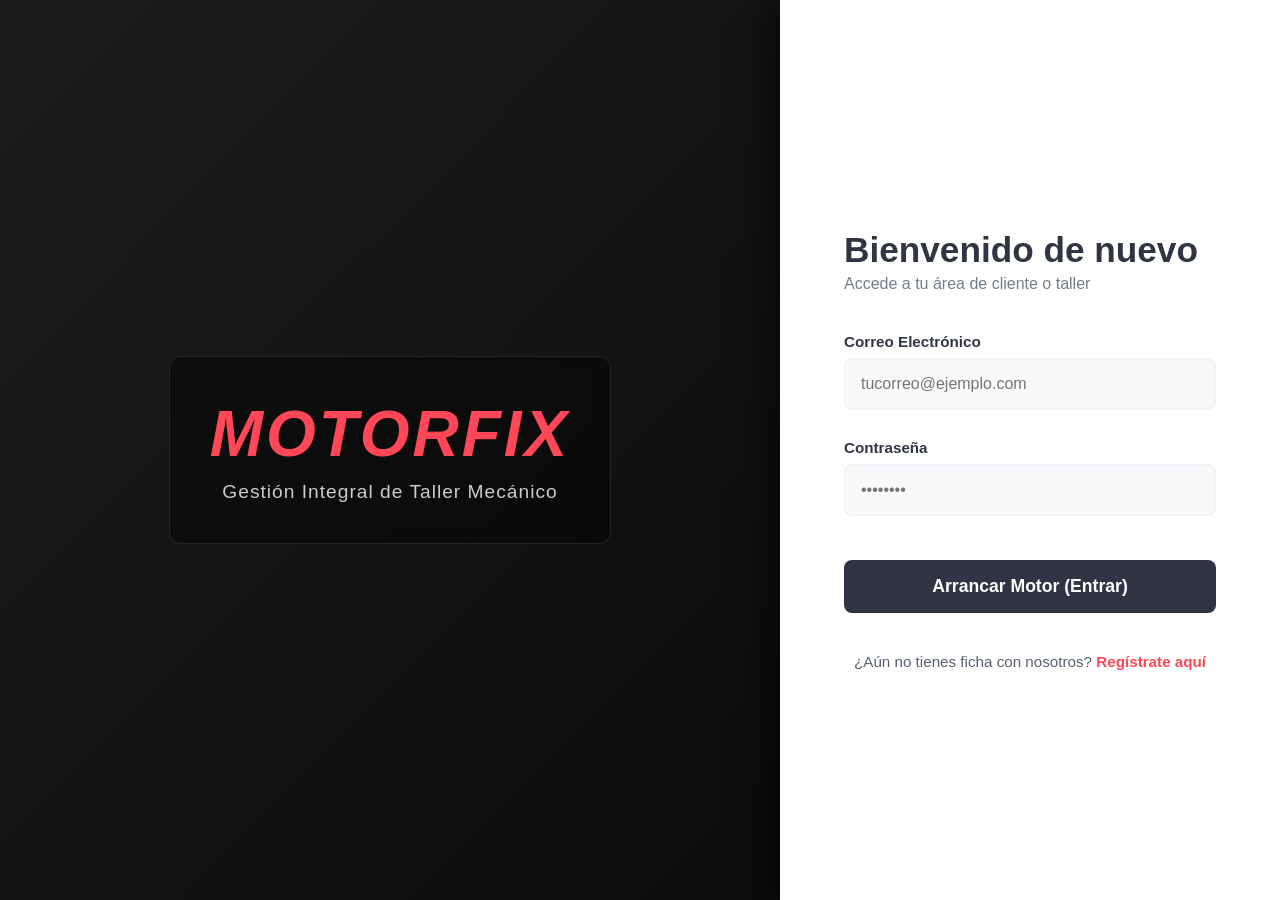
==== index.html @ bf9bfd93 "feat: completado CRUD de clases PHP y maquetación de panel cliente" ====
<!DOCTYPE html>
<html lang="es">
<head>
    <meta charset="UTF-8">
    <meta name="viewport" content="width=device-width, initial-scale=1.0">
    <title>MotorFix - Acceso Taller</title>
    <!-- Aquí enlazamos nuestro archivo CSS externo -->
    <link rel="stylesheet" href="style.css">
</head>
<body>
    <div class="pantalla-dividida">
        
        <!-- Panel Izquierdo: Branding y Visual -->
        <div class="panel-visual">
            <div class="overlay">
                <h1>MotorFix</h1>
                <p>Gestión Integral de Taller Mecánico</p>
            </div>
        </div>

        <!-- Panel Derecho: Zona de Login a pantalla completa -->
        <div class="panel-login">
            <div class="contenido-login">
                <h2>Bienvenido de nuevo</h2>
                <p class="subtitulo">Accede a tu área de cliente o taller</p>

                <form id="form-login">
                    <div class="grupo-input">
                        <label for="email">Correo Electrónico</label>
                        <input type="email" id="email" name="email" placeholder="tucorreo@ejemplo.com" required>
                    </div>
                    <div class="grupo-input">
                        <label for="password">Contraseña</label>
                        <input type="password" id="password" name="password" placeholder="••••••••" required>
                    </div>
                    <!-- Sin atributo action para usar AJAX con fetch() más adelante -->
                    <button type="submit" class="btn-motorfix">Arrancar Motor (Entrar)</button>
                </form>
                
                <div class="enlaces-extra">
                    <p>¿Aún no tienes ficha con nosotros? <a href="registro.html">Regístrate aquí</a></p>
                </div>
            </div>
        </div>

    </div>
</body>
</html>
---- style.css ----
/* Reseteo básico de márgenes */
* {
    margin: 0;
    padding: 0;
    box-sizing: border-box;
    font-family: 'Segoe UI', Roboto, Helvetica, Arial, sans-serif;
}

body {
    background-color: #121212; 
}

/* Contenedor principal de la pantalla dividida */
.pantalla-dividida {
    display: flex;
    min-height: 100vh; /* Ocupa el 100% del alto de la ventana */
    width: 100%;
}

/* --- PANEL IZQUIERDO (Visual) --- */
.panel-visual {
    flex: 1; /* Ocupa el espacio restante (aprox 60-70%) */
    /* Fondo oscuro semitransparente mezclado con una imagen de motor de stock libre */
    background: linear-gradient(135deg, rgba(30, 30, 30, 0.9), rgba(10, 10, 10, 0.8)), 
                url('https://images.unsplash.com/photo-1619642751034-765dfdf7c58e?q=80&w=1920&auto=format&fit=crop') center/cover;
    display: flex;
    align-items: center;
    justify-content: center;
    color: white;
}

.overlay {
    text-align: center;
    padding: 2.5rem;
    background: rgba(0, 0, 0, 0.4);
    border-radius: 12px;
    backdrop-filter: blur(8px); /* Efecto cristal */
    border: 1px solid rgba(255,255,255,0.1);
}

.overlay h1 {
    font-size: 4rem;
    letter-spacing: 3px;
    margin-bottom: 10px;
    color: #ff4757; /* Rojo mecánico/racing */
    text-transform: uppercase;
    font-style: italic;
}

.overlay p {
    font-size: 1.2rem;
    color: #cccccc;
    letter-spacing: 1px;
}

/* --- PANEL DERECHO (Login) --- */
.panel-login {
    width: 100%;
    max-width: 500px; /* Ancho fijo para el panel derecho */
    background-color: #ffffff;
    display: flex;
    flex-direction: column;
    justify-content: center;
    padding: 4rem;
    box-shadow: -15px 0 30px rgba(0,0,0,0.5); /* Sombra hacia la izquierda para dar profundidad */
}

.contenido-login {
    width: 100%;
}

.contenido-login h2 {
    font-size: 2.2rem;
    color: #2f3542;
    margin-bottom: 5px;
}

.subtitulo {
    color: #747d8c;
    margin-bottom: 2.5rem;
    font-size: 1rem;
}

.grupo-input {
    margin-bottom: 1.8rem;
}

.grupo-input label {
    display: block;
    margin-bottom: 8px;
    color: #2f3542;
    font-weight: 600;
    font-size: 0.95rem;
}

.grupo-input input {
    width: 100%;
    padding: 15px;
    border: 2px solid #f1f2f6;
    border-radius: 8px;
    background-color: #f8f9fa;
    font-size: 1rem;
    transition: all 0.3s ease;
}

.grupo-input input:focus {
    outline: none;
    border-color: #ff4757;
    background-color: #ffffff;
    box-shadow: 0 0 0 3px rgba(255, 71, 87, 0.15);
}

.btn-motorfix {
    width: 100%;
    padding: 16px;
    background-color: #2f3542;
    color: white;
    border: none;
    border-radius: 8px;
    font-size: 1.1rem;
    font-weight: bold;
    cursor: pointer;
    transition: background-color 0.3s ease, transform 0.1s ease;
    margin-top: 15px;
}

.btn-motorfix:hover {
    background-color: #ff4757; /* Pasa de gris oscuro a rojo al pasar el ratón */
}

.btn-motorfix:active {
    transform: scale(0.98); /* Efecto de pulsación */
}

.enlaces-extra {
    margin-top: 2.5rem;
    text-align: center;
    font-size: 0.95rem;
    color: #57606f;
}

.enlaces-extra a {
    color: #ff4757;
    text-decoration: none;
    font-weight: bold;
}

.enlaces-extra a:hover {
    text-decoration: underline;
}

/* --- RESPONSIVE (Móviles) --- */
@media (max-width: 768px) {
    .pantalla-dividida {
        flex-direction: column; /* Apila los paneles en vertical */
    }
    .panel-visual {
        min-height: 250px;
        flex: none;
    }
    .panel-login {
        max-width: 100%;
        padding: 2.5rem;
        box-shadow: none;
    }
}

/* --- PANEL DE CLIENTE --- */
.dashboard-body {
    background-color: #0a0a0c;
    color: #e2e8f0;
    min-height: 100vh;
}

.navbar {
    background-color: #121214;
    padding: 1.2rem 3rem;
    display: flex;
    justify-content: space-between;
    align-items: center;
    border-bottom: 1px solid rgba(255, 71, 87, 0.2);
    box-shadow: 0 4px 20px rgba(0,0,0,0.4);
}

.navbar h1 { 
    font-style: italic; 
    font-size: 1.8rem; 
    color: #ff4757;
    letter-spacing: 2px;
    margin: 0;
}

.user-menu {
    display: flex;
    align-items: center;
    gap: 1.5rem;
}

.user-name {
    color: #a0aec0;
    font-size: 0.95rem;
}

.logout-link {
    color: #e2e8f0;
    text-decoration: none;
    font-size: 0.9rem;
    padding: 0.5rem 1.2rem;
    border: 1px solid #4a5568;
    border-radius: 6px;
    transition: all 0.3s ease;
}

.logout-link:hover {
    background-color: #ff4757;
    border-color: #ff4757;
    color: white;
}

.dashboard-container {
    max-width: 1200px;
    margin: 3rem auto;
    padding: 0 2rem;
}

.dashboard-header {
    margin-bottom: 3rem;
}

.dashboard-header h2 {
    font-size: 2.2rem;
    font-weight: 300;
    color: #ffffff;
    margin-bottom: 0.5rem;
}

.dashboard-header p {
    color: #718096;
    font-size: 1.1rem;
}

.grid-modulos {
    display: grid;
    grid-template-columns: repeat(auto-fit, minmax(320px, 1fr));
    gap: 2rem;
}

.modulo-dark {
    background: linear-gradient(145deg, #16161a 0%, #101012 100%);
    border: 1px solid #2d3748;
    border-radius: 12px;
    padding: 2.5rem 2rem;
    transition: transform 0.3s ease, border-color 0.3s ease, box-shadow 0.3s ease;
    display: flex;
    flex-direction: column;
    justify-content: space-between;
}

.modulo-dark:hover {
    transform: translateY(-5px);
    border-color: #ff4757;
    box-shadow: 0 10px 30px rgba(255, 71, 87, 0.1);
}

.modulo-header {
    display: flex;
    justify-content: space-between;
    align-items: center;
    margin-bottom: 1.5rem;
    border-bottom: 1px solid #2d3748;
    padding-bottom: 1rem;
}

.modulo-header h3 {
    color: #ffffff;
    font-size: 1.3rem;
    font-weight: 600;
}

.badge {
    background: rgba(255, 71, 87, 0.1);
    color: #ff4757;
    font-size: 0.75rem;
    text-transform: uppercase;
    letter-spacing: 1px;
    padding: 0.3rem 0.8rem;
    border-radius: 20px;
    font-weight: bold;
}

.modulo-dark p {
    color: #a0aec0;
    line-height: 1.6;
    margin-bottom: 2rem;
    font-size: 0.95rem;
}

.btn-outline-red {
    background: transparent;
    color: #e2e8f0;
    border: 1px solid #4a5568;
    padding: 12px;
    width: 100%;
    border-radius: 8px;
    font-weight: bold;
    cursor: pointer;
    transition: all 0.3s ease;
}

.btn-outline-red:hover {
    background: #ff4757;
    border-color: #ff4757;
    color: white;
}
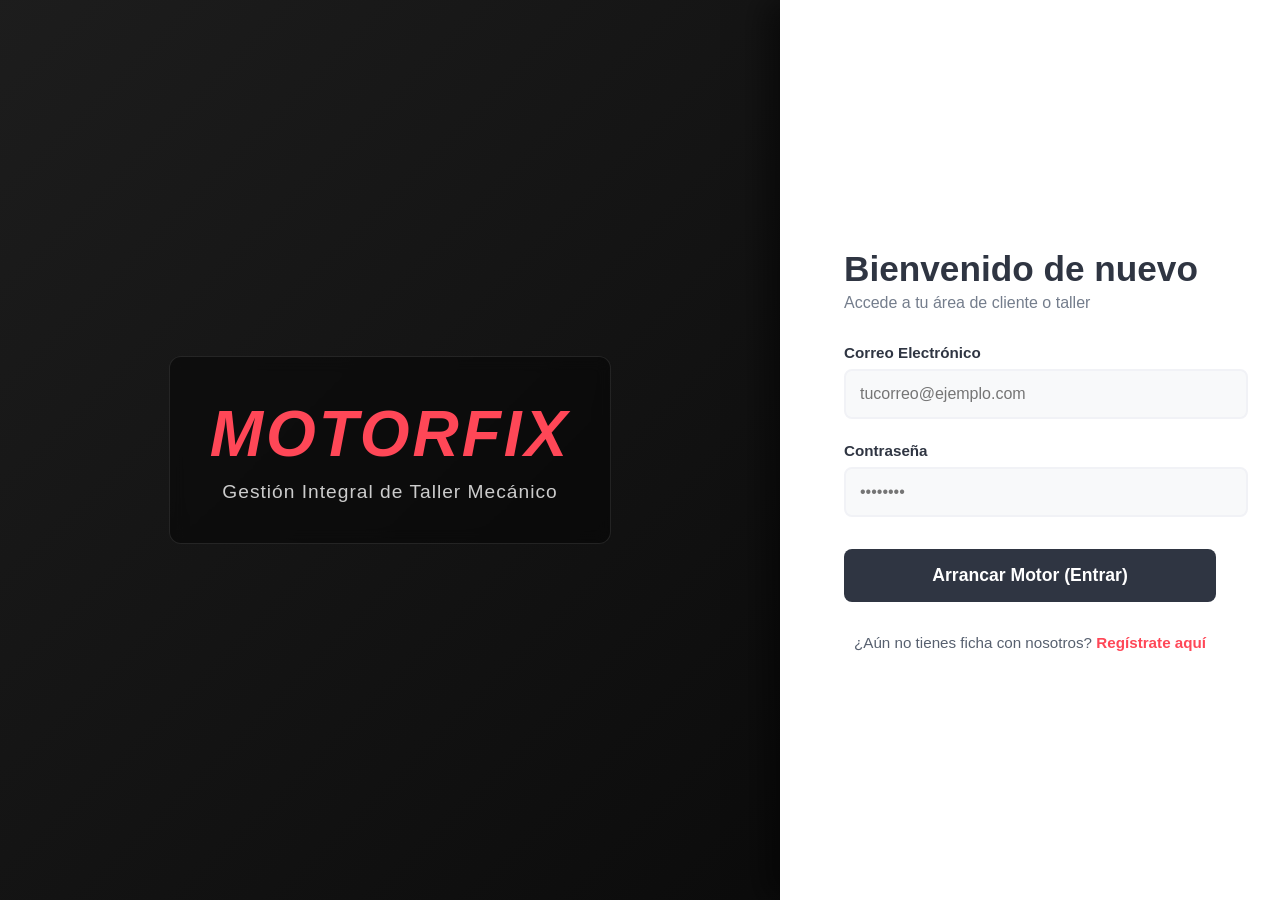
==== commit 95f3c8d1: "feat: completado panel de cliente dinamico (vehiculos, citas y facturas)" ====
--- a/index.html
+++ b/index.html
@@ -4,45 +4,43 @@
     <meta charset="UTF-8">
     <meta name="viewport" content="width=device-width, initial-scale=1.0">
     <title>MotorFix - Acceso Taller</title>
-    <!-- Aquí enlazamos nuestro archivo CSS externo -->
     <link rel="stylesheet" href="style.css">
 </head>
-<body>
+<body class="auth-body">
     <div class="pantalla-dividida">
         
-        <!-- Panel Izquierdo: Branding y Visual -->
         <div class="panel-visual">
             <div class="overlay">
-                <h1>MotorFix</h1>
-                <p>Gestión Integral de Taller Mecánico</p>
+                <div class="titulo-visual">MotorFix</div>
+                <div class="subtitulo-visual">Gestión Integral de Taller Mecánico</div>
             </div>
         </div>
 
-        <!-- Panel Derecho: Zona de Login a pantalla completa -->
         <div class="panel-login">
             <div class="contenido-login">
-                <h2>Bienvenido de nuevo</h2>
-                <p class="subtitulo">Accede a tu área de cliente o taller</p>
+                <div class="titulo-login">Bienvenido de nuevo</div>
+                <div class="subtitulo">Accede a tu área de cliente o taller</div>
 
-                <form id="form-login">
+                <form id="loginForm">
                     <div class="grupo-input">
-                        <label for="email">Correo Electrónico</label>
-                        <input type="email" id="email" name="email" placeholder="tucorreo@ejemplo.com" required>
+                        <label for="email" class="label-auth">Correo Electrónico</label>
+                        <input type="email" id="email" name="email" class="input-auth" placeholder="tucorreo@ejemplo.com" required>
                     </div>
                     <div class="grupo-input">
-                        <label for="password">Contraseña</label>
-                        <input type="password" id="password" name="password" placeholder="••••••••" required>
+                        <label for="password" class="label-auth">Contraseña</label>
+                        <input type="password" id="password" name="password" class="input-auth" placeholder="••••••••" required>
                     </div>
-                    <!-- Sin atributo action para usar AJAX con fetch() más adelante -->
                     <button type="submit" class="btn-motorfix">Arrancar Motor (Entrar)</button>
                 </form>
                 
                 <div class="enlaces-extra">
-                    <p>¿Aún no tienes ficha con nosotros? <a href="registro.html">Regístrate aquí</a></p>
+                    <span>¿Aún no tienes ficha con nosotros? <a href="registro.html" class="enlace-rojo">Regístrate aquí</a></span>
                 </div>
             </div>
         </div>
 
     </div>
+
+    <script src="auth.js"></script>
 </body>
 </html>
--- a/style.css
+++ b/style.css
@@ -1,32 +1,34 @@
-/* Reseteo básico de márgenes */
-* {
+/* Reseteo de márgenes basado en clases */
+.auth-body, .dashboard-body, .pantalla-dividida, .panel-visual, .panel-login, 
+.contenido-login, .grupo-input, .dashboard-container, .panel-seccion, 
+.formulario-estandar, .modulo-dark, .modal-formulario {
     margin: 0;
     padding: 0;
     box-sizing: border-box;
     font-family: 'Segoe UI', Roboto, Helvetica, Arial, sans-serif;
 }
 
-body {
-    background-color: #121212; 
-}
-
-/* Contenedor principal de la pantalla dividida */
+/* =========================================================
+   ESTILOS DE LOGIN Y REGISTRO
+   ========================================================= */
+.auth-body {
+    background-color: #121212;
+}
+
 .pantalla-dividida {
     display: flex;
-    min-height: 100vh; /* Ocupa el 100% del alto de la ventana */
-    width: 100%;
-}
-
-/* --- PANEL IZQUIERDO (Visual) --- */
+    min-height: 100vh;
+    width: 100%;
+}
+
 .panel-visual {
-    flex: 1; /* Ocupa el espacio restante (aprox 60-70%) */
-    /* Fondo oscuro semitransparente mezclado con una imagen de motor de stock libre */
+    flex: 1;
     background: linear-gradient(135deg, rgba(30, 30, 30, 0.9), rgba(10, 10, 10, 0.8)), 
                 url('https://images.unsplash.com/photo-1619642751034-765dfdf7c58e?q=80&w=1920&auto=format&fit=crop') center/cover;
     display: flex;
     align-items: center;
     justify-content: center;
-    color: white;
+    color: #ffffff;
 }
 
 .overlay {
@@ -34,58 +36,59 @@
     padding: 2.5rem;
     background: rgba(0, 0, 0, 0.4);
     border-radius: 12px;
-    backdrop-filter: blur(8px); /* Efecto cristal */
-    border: 1px solid rgba(255,255,255,0.1);
-}
-
-.overlay h1 {
+    backdrop-filter: blur(8px);
+    border: 1px solid rgba(255, 255, 255, 0.1);
+}
+
+.titulo-visual {
     font-size: 4rem;
+    font-weight: bold;
     letter-spacing: 3px;
     margin-bottom: 10px;
-    color: #ff4757; /* Rojo mecánico/racing */
+    color: #ff4757;
     text-transform: uppercase;
     font-style: italic;
 }
 
-.overlay p {
+.subtitulo-visual {
     font-size: 1.2rem;
     color: #cccccc;
     letter-spacing: 1px;
 }
 
-/* --- PANEL DERECHO (Login) --- */
 .panel-login {
     width: 100%;
-    max-width: 500px; /* Ancho fijo para el panel derecho */
+    max-width: 500px;
     background-color: #ffffff;
     display: flex;
     flex-direction: column;
     justify-content: center;
-    padding: 4rem;
-    box-shadow: -15px 0 30px rgba(0,0,0,0.5); /* Sombra hacia la izquierda para dar profundidad */
+    padding: 3rem 4rem;
+    box-shadow: -15px 0 30px rgba(0, 0, 0, 0.5);
 }
 
 .contenido-login {
     width: 100%;
 }
 
-.contenido-login h2 {
+.titulo-login {
     font-size: 2.2rem;
+    font-weight: bold;
     color: #2f3542;
     margin-bottom: 5px;
 }
 
 .subtitulo {
     color: #747d8c;
-    margin-bottom: 2.5rem;
+    margin-bottom: 2rem;
     font-size: 1rem;
 }
 
 .grupo-input {
-    margin-bottom: 1.8rem;
-}
-
-.grupo-input label {
+    margin-bottom: 1.4rem;
+}
+
+.label-auth {
     display: block;
     margin-bottom: 8px;
     color: #2f3542;
@@ -93,17 +96,18 @@
     font-size: 0.95rem;
 }
 
-.grupo-input input {
-    width: 100%;
-    padding: 15px;
+.input-auth {
+    width: 100%;
+    padding: 14px;
     border: 2px solid #f1f2f6;
     border-radius: 8px;
     background-color: #f8f9fa;
     font-size: 1rem;
+    color: #2f3542;
     transition: all 0.3s ease;
 }
 
-.grupo-input input:focus {
+.input-auth:focus {
     outline: none;
     border-color: #ff4757;
     background-color: #ffffff;
@@ -114,45 +118,44 @@
     width: 100%;
     padding: 16px;
     background-color: #2f3542;
-    color: white;
+    color: #ffffff;
     border: none;
     border-radius: 8px;
     font-size: 1.1rem;
     font-weight: bold;
     cursor: pointer;
     transition: background-color 0.3s ease, transform 0.1s ease;
-    margin-top: 15px;
+    margin-top: 10px;
 }
 
 .btn-motorfix:hover {
-    background-color: #ff4757; /* Pasa de gris oscuro a rojo al pasar el ratón */
+    background-color: #ff4757;
 }
 
 .btn-motorfix:active {
-    transform: scale(0.98); /* Efecto de pulsación */
+    transform: scale(0.98);
 }
 
 .enlaces-extra {
-    margin-top: 2.5rem;
+    margin-top: 2rem;
     text-align: center;
     font-size: 0.95rem;
     color: #57606f;
 }
 
-.enlaces-extra a {
+.enlace-rojo {
     color: #ff4757;
     text-decoration: none;
     font-weight: bold;
 }
 
-.enlaces-extra a:hover {
+.enlace-rojo:hover {
     text-decoration: underline;
 }
 
-/* --- RESPONSIVE (Móviles) --- */
 @media (max-width: 768px) {
     .pantalla-dividida {
-        flex-direction: column; /* Apila los paneles en vertical */
+        flex-direction: column;
     }
     .panel-visual {
         min-height: 250px;
@@ -165,13 +168,39 @@
     }
 }
 
-/* --- PANEL DE CLIENTE --- */
+/* =========================================================
+   ESTILOS DEL PANEL DE CLIENTE (DASHBOARD)
+   ========================================================= */
 .dashboard-body {
     background-color: #0a0a0c;
     color: #e2e8f0;
     min-height: 100vh;
 }
 
+.oculto {
+    display: none !important;
+}
+
+.vista-activa {
+    display: block;
+}
+
+.btn-limpio {
+    background: none;
+    border: none;
+    cursor: pointer;
+    font: inherit;
+}
+
+.texto-resaltado {
+    font-weight: bold;
+    color: #ffffff;
+}
+
+.margen-superior {
+    margin-top: 1.5rem;
+}
+
 .navbar {
     background-color: #121214;
     padding: 1.2rem 3rem;
@@ -179,15 +208,15 @@
     justify-content: space-between;
     align-items: center;
     border-bottom: 1px solid rgba(255, 71, 87, 0.2);
-    box-shadow: 0 4px 20px rgba(0,0,0,0.4);
-}
-
-.navbar h1 { 
+    box-shadow: 0 4px 20px rgba(0, 0, 0, 0.4);
+}
+
+.texto-logo { 
     font-style: italic; 
     font-size: 1.8rem; 
     color: #ff4757;
     letter-spacing: 2px;
-    margin: 0;
+    font-weight: bold;
 }
 
 .user-menu {
@@ -214,7 +243,7 @@
 .logout-link:hover {
     background-color: #ff4757;
     border-color: #ff4757;
-    color: white;
+    color: #ffffff;
 }
 
 .dashboard-container {
@@ -227,14 +256,14 @@
     margin-bottom: 3rem;
 }
 
-.dashboard-header h2 {
+.titulo-dashboard {
     font-size: 2.2rem;
     font-weight: 300;
     color: #ffffff;
     margin-bottom: 0.5rem;
 }
 
-.dashboard-header p {
+.texto-dashboard {
     color: #718096;
     font-size: 1.1rem;
 }
@@ -271,7 +300,7 @@
     padding-bottom: 1rem;
 }
 
-.modulo-header h3 {
+.titulo-modulo {
     color: #ffffff;
     font-size: 1.3rem;
     font-weight: 600;
@@ -288,7 +317,7 @@
     font-weight: bold;
 }
 
-.modulo-dark p {
+.texto-modulo {
     color: #a0aec0;
     line-height: 1.6;
     margin-bottom: 2rem;
@@ -310,5 +339,143 @@
 .btn-outline-red:hover {
     background: #ff4757;
     border-color: #ff4757;
-    color: white;
+    color: #ffffff;
+}
+
+.btn-rojo-solido {
+    background-color: #ff4757;
+    color: #ffffff;
+    border: none;
+    padding: 12px 20px;
+    border-radius: 8px;
+    font-weight: bold;
+    cursor: pointer;
+    transition: background-color 0.3s ease;
+    margin-bottom: 1.5rem;
+}
+
+.btn-rojo-solido:hover {
+    background-color: #e03e4d;
+}
+
+.btn-gris {
+    background-color: #4a5568;
+    color: #ffffff;
+    border: none;
+    padding: 12px 20px;
+    border-radius: 8px;
+    font-weight: bold;
+    cursor: pointer;
+    transition: background-color 0.3s ease;
+}
+
+.btn-gris:hover {
+    background-color: #2d3748;
+}
+
+.btn-volver {
+    color: #a0aec0;
+    font-size: 0.95rem;
+    text-decoration: underline;
+    margin-bottom: 1rem;
+    display: inline-block;
+}
+
+.btn-volver:hover {
+    color: #ffffff;
+}
+
+.modal-formulario {
+    background: #16161a;
+    border: 1px solid #2d3748;
+    padding: 2rem;
+    border-radius: 12px;
+    margin-top: 1.5rem;
+    max-width: 600px;
+}
+
+.titulo-modal {
+    font-size: 1.4rem;
+    color: #ffffff;
+    margin-bottom: 1.5rem;
+    font-weight: 600;
+}
+
+.form-label {
+    display: block;
+    margin-bottom: 8px;
+    color: #a0aec0;
+    font-size: 0.95rem;
+}
+
+.form-input {
+    width: 100%;
+    padding: 12px 15px;
+    border: 1px solid #2d3748;
+    border-radius: 8px;
+    background-color: #101012;
+    color: #ffffff;
+    font-size: 1rem;
+    transition: all 0.3s ease;
+}
+
+.form-input:focus {
+    outline: none;
+    border-color: #ff4757;
+}
+
+.textarea-input {
+    resize: vertical;
+    min-height: 100px;
+}
+
+.select-input {
+    cursor: pointer;
+}
+
+.acciones-form {
+    display: flex;
+    gap: 1rem;
+    margin-top: 2rem;
+}
+
+.contenedor-lista {
+    margin-top: 1.5rem;
+}
+
+/* Tablas dinámicas del panel de cliente */
+.tabla-datos {
+    width: 100%;
+    border-collapse: collapse;
+    background-color: #16161a;
+    border: 1px solid #2d3748;
+    border-radius: 8px;
+    overflow: hidden;
+    margin-top: 1rem;
+}
+
+.celda-cabecera {
+    background-color: #101012;
+    color: #a0aec0;
+    text-align: left;
+    padding: 1rem;
+    font-size: 0.85rem;
+    text-transform: uppercase;
+    letter-spacing: 1px;
+    border-bottom: 1px solid #2d3748;
+}
+
+.fila-tabla {
+    border-bottom: 1px solid #2d3748;
+    transition: background-color 0.2s ease;
+}
+
+.fila-tabla:hover {
+    background-color: #1f1f24;
+}
+
+.celda-dato {
+    padding: 1rem;
+    color: #e2e8f0;
+    font-size: 0.95rem;
 }
